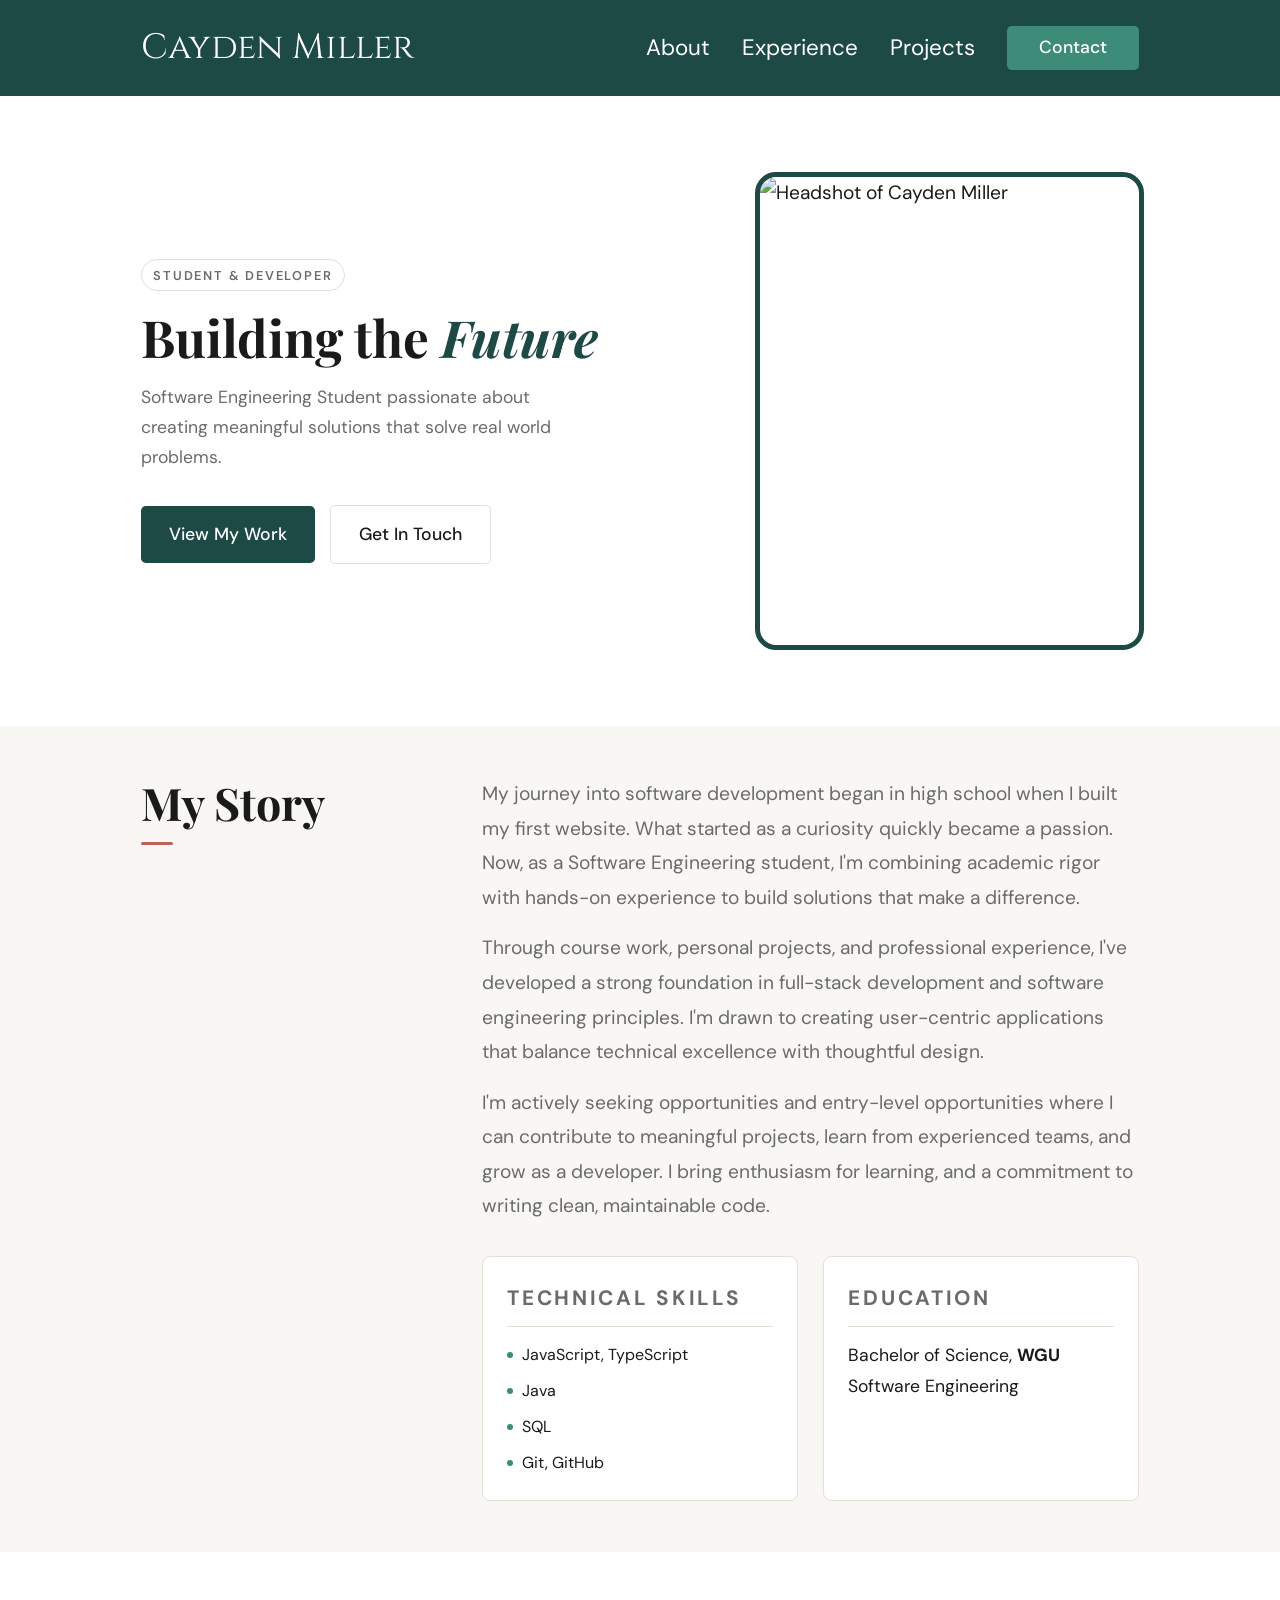
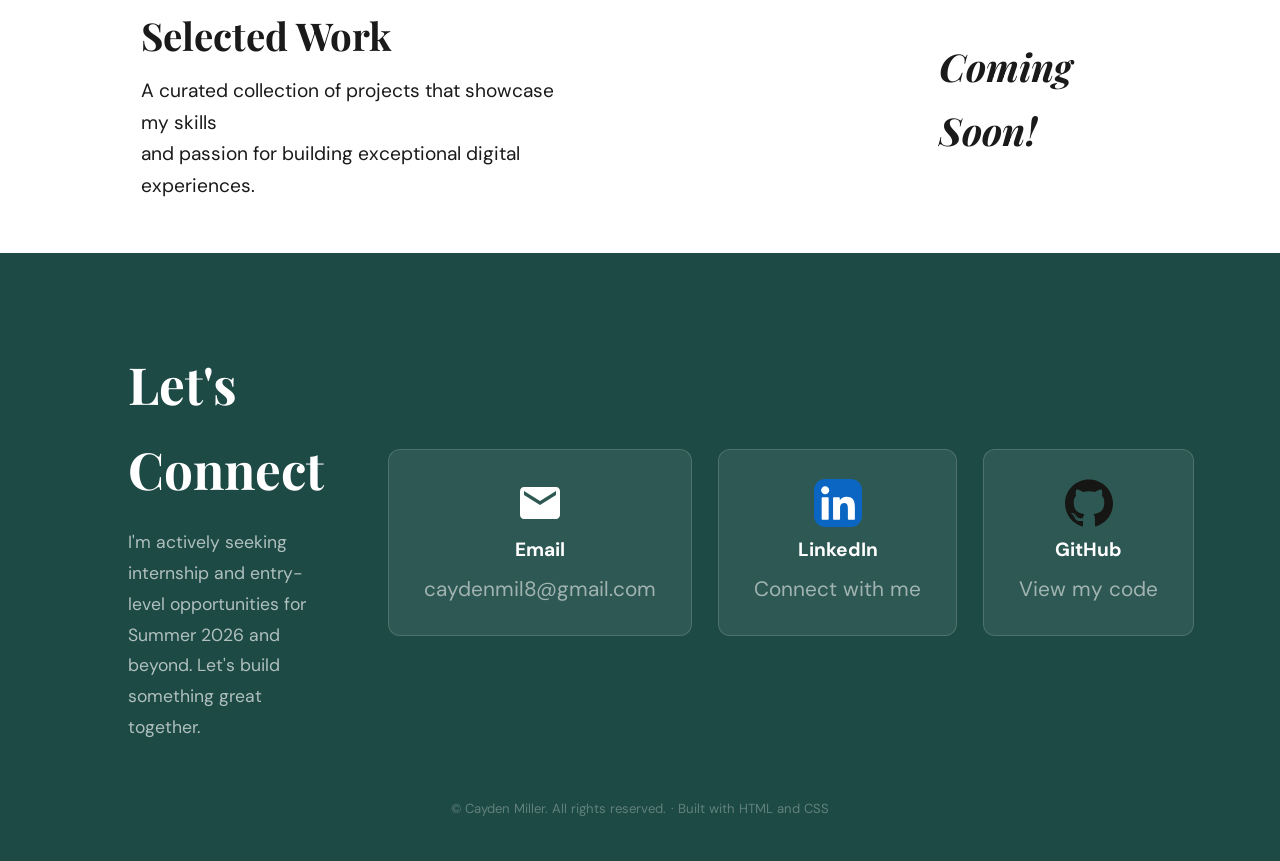
==== index.html @ ecd91377 "updated home to index" ====
<!DOCTYPE html>
<html lang="en">
<head>
    <meta charset="UTF-8">
    <meta name="viewport" content="width=device-width, initial-scale=1.0">
    <meta name="description" content="Cayden Miller — Customer Success Manger by day, aspiring software engineer by night. Portfolio of web development, Java, and SaaS projects built while bridging the gap between customer success and engineering.">
    <link rel="stylesheet" href="styles.css">
    <title>Cayden Miller | Portfolio</title>
</head>
<body>
    <!--Navigation-->
    <header>
        <nav> 
            <a href="#">
                <div class="index">
                    <p>Cayden Miller</p>
                </div>
            </a>
            <a href="#story-section">About</a>
            <a href="experience.html">Experience</a>
            <a href="#projects">Projects</a>
            <a href="#contact" class="contact-btn">Contact</a>
        </nav>
    </header>

    <!--Main Content-->
    <main>

        <!--Hero Section-->
        <section id="hero">
            <div id="left-hero">
                <h1>Building the <em>Future</em></h1>
                <p>Software Engineering Student passionate about creating meaningful solutions that solve real world problems.</p>
                <div class="hero-buttons">
                    <a href="#projects" class="btn btn-primary">View My Work</a>
                    <a href="#contact" class="btn btn-outline">Get In Touch</a>
                </div>
            </div>
            <div class="hero-image">
                <img src="Headshot.png" alt="Headshot of Cayden Miller">
            </div>
        </section>

        <!--Story Section-->
        <div class="story-wrapper">
        <section id="story-section">
            <div class="left-side">
                <h2>My Story</h2>
            </div>
            <div class="right-side">
                <p>My journey into software development began in high school when I built my first website. What started as a curiosity quickly became a passion. Now, as a Software Engineering student, I'm combining academic rigor with hands-on experience to build solutions that make a difference.</p>
                <p>Through course work, personal projects, and professional experience, I've developed a strong foundation in full-stack development and software engineering principles. I'm drawn to creating user-centric applications that balance technical excellence with thoughtful design.</p>
                <p>I'm actively seeking opportunities and entry-level opportunities where I can contribute to meaningful projects, learn from experienced teams, and grow as a developer. I bring enthusiasm for learning, and a commitment to writing clean, maintainable code.</p>
            </div>

            <div class="skills">
                <h3 class="topic-title">Technical Skills</h3>
                <ul>
                    <li>JavaScript, TypeScript</li>
                    <li>Java</li>
                    <li>SQL</li>
                    <li>Git, GitHub</li>
                </ul>
            </div>

            <div class="education">
                <h3 class="topic-title">Education</h3>
                <p>Bachelor of Science, <strong>WGU</strong></p>
                <p>Software Engineering</p>
            </div>
        </section>
        </div>
        <!--Add Experience Section Here-->


        <!--Selected Work Section-->
        <section id="projects">
            <div class="section-left">
            <h5>Selected Work</h5>
            <p>A curated collection of projects that showcase my skills <br>and passion for building exceptional digital experiences.</p>
            </div>
            <h5 class="coming-soon">Coming Soon!</p>
            <!-- Project cards go here -->
        </section>

    </main>

    <footer id="contact">
        <div class="footer-inner">
            <div class="footer-text">
                <h5>Let's Connect</h5>
                <p>I'm actively seeking internship and entry-level opportunities for Summer 2026 and beyond. Let's build something great together.</p>
            </div>
            <div class="contact-boxes">
                    <a href="mailto:caydenmil8@gmail.com" class="contact-box">
                        <svg xmlns="http://www.w3.org/2000/svg" width="3rem" height="3rem" viewBox="0 0 24 24">
                            <path fill="#fff" d="M20 4H4c-1.1 0-1.99.9-1.99 2L2 18c0 1.1.9 2 2 2h16c1.1 0 2-.9 2-2V6c0-1.1-.9-2-2-2m0 4l-8 5l-8-5V6l8 5l8-5z" />
                        </svg>
                        <p class="contact-title">Email</p>
                        <p>caydenmil8@gmail.com</p>
                    </a>
                    <a href="https://www.linkedin.com/in/cayden-miller/" class="contact-box" target="_blank">
                        <svg xmlns="http://www.w3.org/2000/svg" width="3rem" height="3rem" viewBox="0 0 256 256">
                            <g fill="none">
                                <rect width="256" height="256" fill="#0a66c2" rx="60" />
                                <path fill="#fff" d="M184.715 217.685h29.27a4 4 0 0 0 4-3.999l.015-61.842c0-32.323-6.965-57.168-44.738-57.168c-14.359-.534-27.9 6.868-35.207 19.228a.32.32 0 0 1-.595-.161V101.66a4 4 0 0 0-4-4h-27.777a4 4 0 0 0-4 4v112.02a4 4 0 0 0 4 4h29.268a4 4 0 0 0 4-4v-55.373c0-15.657 2.97-30.82 22.381-30.82c19.135 0 19.383 17.916 19.383 31.834v54.364a4 4 0 0 0 4 4M38 59.628c0 11.864 9.767 21.626 21.632 21.626c11.862-.001 21.623-9.769 21.623-21.631C81.253 47.761 71.491 38 59.628 38C47.762 38 38 47.763 38 59.627m6.959 158.058h29.307a4 4 0 0 0 4-4V101.66a4 4 0 0 0-4-4H44.959a4 4 0 0 0-4 4v112.025a4 4 0 0 0 4 4" />
                            </g>
                        </svg>
                        <p class="contact-title">LinkedIn</p>
                        <p>Connect with me</p>
                    </a>
                    <a href="https://github.com/caydenmil8" class="contact-box" target="_blank">
                        <svg xmlns="http://www.w3.org/2000/svg" width="3rem" height="3rem" viewBox="0 0 256 250">
                            <path fill="#161614" d="M128.001 0C57.317 0 0 57.307 0 128.001c0 56.554 36.676 104.535 87.535 121.46c6.397 1.185 8.746-2.777 8.746-6.158c0-3.052-.12-13.135-.174-23.83c-35.61 7.742-43.124-15.103-43.124-15.103c-5.823-14.795-14.213-18.73-14.213-18.73c-11.613-7.944.876-7.78.876-7.78c12.853.902 19.621 13.19 19.621 13.19c11.417 19.568 29.945 13.911 37.249 10.64c1.149-8.272 4.466-13.92 8.127-17.116c-28.431-3.236-58.318-14.212-58.318-63.258c0-13.975 5-25.394 13.188-34.358c-1.329-3.224-5.71-16.242 1.24-33.874c0 0 10.749-3.44 35.21 13.121c10.21-2.836 21.16-4.258 32.038-4.307c10.878.049 21.837 1.47 32.066 4.307c24.431-16.56 35.165-13.12 35.165-13.12c6.967 17.63 2.584 30.65 1.255 33.873c8.207 8.964 13.173 20.383 13.173 34.358c0 49.163-29.944 59.988-58.447 63.157c4.591 3.972 8.682 11.762 8.682 23.704c0 17.126-.148 30.91-.148 35.126c0 3.407 2.304 7.398 8.792 6.14C219.37 232.5 256 184.537 256 128.002C256 57.307 198.691 0 128.001 0m-80.06 182.34c-.282.636-1.283.827-2.194.39c-.929-.417-1.45-1.284-1.15-1.922c.276-.655 1.279-.838 2.205-.399c.93.418 1.46 1.293 1.139 1.931m6.296 5.618c-.61.566-1.804.303-2.614-.591c-.837-.892-.994-2.086-.375-2.66c.63-.566 1.787-.301 2.626.591c.838.903 1 2.088.363 2.66m4.32 7.188c-.785.545-2.067.034-2.86-1.104c-.784-1.138-.784-2.503.017-3.05c.795-.547 2.058-.055 2.861 1.075c.782 1.157.782 2.522-.019 3.08m7.304 8.325c-.701.774-2.196.566-3.29-.49c-1.119-1.032-1.43-2.496-.726-3.27c.71-.776 2.213-.558 3.315.49c1.11 1.03 1.45 2.505.701 3.27m9.442 2.81c-.31 1.003-1.75 1.459-3.199 1.033c-1.448-.439-2.395-1.613-2.103-2.626c.301-1.01 1.747-1.484 3.207-1.028c1.446.436 2.396 1.602 2.095 2.622m10.744 1.193c.036 1.055-1.193 1.93-2.715 1.95c-1.53.034-2.769-.82-2.786-1.86c0-1.065 1.202-1.932 2.733-1.958c1.522-.03 2.768.818 2.768 1.868m10.555-.405c.182 1.03-.875 2.088-2.387 2.37c-1.485.271-2.861-.365-3.05-1.386c-.184-1.056.893-2.114 2.376-2.387c1.514-.263 2.868.356 3.061 1.403" />
                        </svg>
                        <p class="contact-title">GitHub</p>
                        <p>View my code</p>
                    </a>
                </div>
            </div>
        <div style="text-align: center;">
            <p class="footer-copy">&copy; Cayden Miller. All rights reserved.</p>
            <p class="footer-copy">Built with HTML and CSS</p>
        </div>
    </footer>
</body>
</html>
---- styles.css ----
@import url('https://fonts.googleapis.com/css2?family=Playfair+Display:ital,wght@0,700;1,700&family=DM+Sans:wght@300;400;500;600&display=swap');
   @import url('https://fonts.googleapis.com/css2?family=Cinzel:wght@400;600&family=Playfair+Display:ital,wght@0,700;1,700&family=DM+Sans:wght@300;400;500;600&display=swap');

   /* ── Reset ── */
   *, *::before, *::after {
       margin: 0;
       padding: 0;
       box-sizing: border-box;
   }
   
   /* ── Design Tokens ── */
   :root {
       --teal:       #1d4a45;
       --teal-mid:   #0b659a;
       --accent:     #3d8c7a;
       --white:      #ffffff;
       --off-white:  #f8f7f4;
       --text-dark:  #1a1a1a;
       --text-muted: #6b6b6b;
       --border:     #e4e0d8;
       --serif:      'Playfair Display', Georgia, serif;
       --sans:       'DM Sans', sans-serif;
       --max:        80vw;
       --pad-h:      1vw;
   }
   
   body {
       font-family: var(--sans);
       font-size: 1.2rem;
       color: var(--text-dark);
       background: var(--white);
       line-height: 1.65;
       -webkit-font-smoothing: antialiased;
   }
   
   /* ════════════════════════════════
      NAVIGATION
   ════════════════════════════════ */
   header {
       position: sticky;
       top: 0;
       z-index: 100;
       background: var(--teal);
   }
   
   nav {
       max-width: var(--max);
       margin: 0 auto;
       padding: 0 var(--pad-h);
       height: 6rem;
       display: flex;
       align-items: center;
       gap: 2rem;
   }
   
   nav a:first-child { margin-right: auto; }
   
   .index p {
       font-weight: 300;
       font-size: 2.2rem;
       color: var(--white);
       font-family: 'Cinzel', serif;
   }
   
   nav a {
       color: var(--white);
       font-size: 1.4rem;
       font-weight: 400;
       text-decoration: none;
       transition: color 0.2s;
   }
   
   nav a:hover { color: var(--white); }
   
   nav .contact-btn {
       background: var(--accent);
       color: var(--white) !important;
       padding: 0.4em 2rem;
       border-radius: 0.3rem;
       font-size: 1.1rem;
       font-weight: 500;
       transition: background 0.2s;
   }
   
   nav .contact-btn:hover { background: #4aa090; }
   
   /* ════════════════════════════════
      SCROLL OFFSET
   ════════════════════════════════ */
   #hero,
   #story-section,
   #projects {
       scroll-margin-top: 6rem;
   }
   
   /* ════════════════════════════════
      HERO
   ════════════════════════════════ */
   #hero {
       max-width: var(--max);
       margin: 0 auto;
       padding: 4vw var(--pad-h);
       display: grid;
       grid-template-columns: 1fr 38%;
       gap: 5vw;
       align-items: center;
       min-height: 70vh;
   }
   
   /* Badge */
   #left-hero::before {
       content: 'STUDENT & DEVELOPER';
       display: inline-block;
       font-size: 0.8rem;
       font-weight: 600;
       letter-spacing: 0.14em;
       color: var(--text-muted);
       border: 1px solid var(--border);
       padding: 0.35em 0.9em;
       border-radius: 100px;
       margin-bottom: 1.2rem;
   }
   
   #left-hero h1 {
       font-family: var(--serif);
       font-size: clamp(3.2rem, 3vw, 5rem);
       font-weight: 700;
       line-height: 1.08;
       color: var(--text-dark);
       margin-bottom: 1.1rem;
   }
   
   #left-hero h1 em {
       font-style: italic;
       color: var(--teal);
   }
   
   #left-hero > p {
       color: var(--text-muted);
       font-size: 1.1rem;
       max-width: 38ch;
       line-height: 1.7;
       margin-bottom: 2rem;
   }
   
   .hero-buttons {
       display: flex;
       gap: 0.9rem;
       align-items: center;
   }
   
   .btn {
       display: inline-block;
       padding: 0.8em 1.6em;
       border-radius: 0.3rem;
       font-size: 1.1rem;
       font-weight: 500;
       cursor: pointer;
       transition: all 0.2s;
       font-family: var(--sans);
       text-decoration: none
   }
   
   .btn-primary {
       background: var(--teal);
       color: var(--white);
   }
   
   .btn-primary:hover { background: var(--teal-mid); }
   
   .btn-outline {
       background: transparent;
       color: var(--text-dark);
       border: 1.5px solid var(--border);
   }
   
   .btn-outline:hover {
       border-color: var(--teal);
       color: var(--teal);
   }
   
   .hero-image {
    height: 52vh;
    max-height: 55vh;
    min-height: 18rem;
    max-width: 38vw;
    border-radius: 1rem;
    overflow: hidden;
    outline: 5px solid var(--teal);
}

.hero-image img {
    width: 100%;
    height: 100%;
    object-fit: cover;
    object-position: center;
    display: block;
}
   
   /* ════════════════════════════════
      MY STORY
   ════════════════════════════════ */
   .story-wrapper {
       background: var(--off-white);
   }
   
   #story-section {
       max-width: var(--max);
       margin: 0 auto;
       padding: 4vw var(--pad-h);
       display: grid;
       grid-template-columns: 1fr 1fr 1fr;
       grid-template-areas:
           "heading  body    body"
           "exp      skills  edu";
       gap: 2.5vw 2vw;
   }
   
   .left-side           { grid-area: heading; }
   .right-side          { grid-area: body;    }
   .my-story-experience { grid-area: exp;     }
   .skills              { grid-area: skills;  }
   .education           { grid-area: edu;     }
   
   .left-side h2 {
       font-family: var(--serif);
       font-size: clamp(2.2rem, 3.5vw, 3rem);
       font-weight: 700;
       color: var(--text-dark);
       line-height: 1.15;
   }
   
   .left-side h2::after {
       content: '';
       display: block;
       width: 2rem;
       height: 3px;
       background: #c0605a;
       margin-top: 0.8rem;
       border-radius: 2px;
   }
   
   .right-side p {
       color: var(--text-muted);
       font-size: 1.2rem;
       line-height: 1.8;
       margin-bottom: 1rem;
   }
   
   .right-side p:last-child { margin-bottom: 0; }
   
   /* Info Cards */
   .my-story-experience,
   .skills,
   .education {
       background: var(--white);
       border: 1px solid var(--border);
       border-radius: 0.5rem;
       padding: 1.5rem;
   }
   
   .topic-title {
       font-family: var(--sans);
       font-size: 1.3rem;
       font-weight: 700;
       text-transform: uppercase;
       letter-spacing: 0.13em;
       color: var(--text-muted);
       padding-bottom: 0.7rem;
       margin-bottom: 0.9rem;
       border-bottom: 1px solid var(--border);
   }
   
   .job-title {
       font-weight: 600;
       font-size: 1.2rem;
       color: var(--text-dark);
       margin-bottom: 0.2rem;
   }
   
   .company-name {
       font-size: 0.9rem;
       color: var(--accent);
       font-weight: 500;
       margin-bottom: 0.5rem;
   }
   
   .job-description {
       font-size: 0.9rem;
       color: var(--text-muted);
       line-height: 1.65;
   }
   
   .skills ul {
       list-style: none;
       display: flex;
       flex-direction: column;
       gap: 0.6rem;
   }
   
   .skills ul li {
       font-size: 1rem;
       color: var(--text-dark);
       display: flex;
       align-items: center;
       gap: 0.55rem;
   }
   
   .skills ul li::before {
       content: '';
       width: 0.38rem;
       height: 0.38rem;
       border-radius: 50%;
       background: var(--accent);
       flex-shrink: 0;
   }
   
   .education p {
       font-size: 1.1rem;
       color: var(--text-dark);
       margin-bottom: 0.3rem;
       line-height: 1.5;
   }
   
   .education p strong { font-weight: 700; }
   
   /* ════════════════════════════════
      SELECTED WORK
   ════════════════════════════════ */
   #projects {
       display: flex; 
       align-items: center; 
       justify-content: flex-start;
       gap: 20em;
       max-width: var(--max);
       margin: 0 auto;
       padding: 4vw var(--pad-h);
   }

   .coming-soon {
    font-family: var(--serif);
    font-style: italic;
    color: var(--text-muted);
}
   
   #projects h5 {
       font-family: var(--serif);
       font-size: clamp(2rem, 3vw, 2.6rem);
       font-weight: 700;
       color: var(--text-dark);
       margin-bottom: 0.5rem;
   }
   
   #projects > p {
       color: var(--text-muted);
       font-size: 1rem;
       max-width: 44ch;
       line-height: 1.7;
   }
   
   /* ════════════════════════════════
      FOOTER / LET'S CONNECT
   ════════════════════════════════ */
   footer#contact {
       background: var(--teal);
       padding: 7vw var(--pad-h) 3vw;
       text-align: left;
   }
   
   .footer-inner {
       display: flex;
       align-items: center;
       justify-content: space-between;
       gap: 4rem;
       max-width: var(--max);
       margin: 0 auto 3rem;
   }
   
   .footer-text h5 {
       font-family: var(--serif);
       font-size: clamp(2.4rem, 4vw, 3.4rem);
       font-weight: 700;
       color: var(--white);
       margin-bottom: 1rem;
   }
   
   .footer-text p {
       color: rgba(255,255,255,0.65);
       font-size: 1.1rem;
       max-width: 36ch;
       line-height: 1.75;
   }
   
   .contact-boxes {
       display: flex;
       gap: 1.6rem;
       flex-wrap: wrap;
       flex-shrink: 0;
   }
   
   .contact-box {
    background: rgba(255,255,255,0.08);
    border: 1px solid rgba(255,255,255,0.15);
    border-radius: 0.75rem;
    padding: 1.8rem 2.2rem;
    min-width: 10rem;
    display: flex;
    flex-direction: column;
    align-items: center;
    gap: 0.4rem;
    transition: background 0.2s;
    text-decoration: none;
    color: inherit;   /* add this */
}
   
   .contact-box:hover { background: rgba(255,255,255,0.14); }
/*
   .contact-box::before {
       content: '';
       width: 3rem;
       height: 3rem;
       border-radius: 0.6rem;
       background: rgba(255,255,255,0.15);
       margin-bottom: 0.2rem;
       display: block;
   }
   */
   .contact-title {
       font-weight: 700;
       font-size: 1.2rem;
       color: var(--white);
   }
   
   .contact-box p:last-child {
       font-size: 1.3rem;
       color: rgba(255,255,255,0.55);
   }
   
   .footer-copy {
       color: rgba(255,255,255,0.3);
       font-size: 0.82rem;
       display: inline;
       text-align: center;
   }
   
   .footer-copy + .footer-copy::before {
       content: ' · ';
   }
   
   /* ════════════════════════════════
      RESPONSIVE
   ════════════════════════════════ */
   @media (max-width: 960px) {
    #story-section {
        grid-template-columns: 1fr;
        grid-template-areas:
            "heading"
            "body"
            "exp"
            "skills"
            "edu";
        padding: 6vw 5vw;
    }
}

@media (max-width: 780px) {
    #hero {
        grid-template-columns: 1fr;
        min-height: auto;
        padding: 6vw 5vw;
        gap: 4vw;
    }

    .hero-image {
        height: 40vw;
        min-height: 12rem;
        order: -1;
    }

    nav { padding: 0 5vw; gap: 1.4rem; }
    nav a:not(:first-child):not(.contact-btn) { display: none; }

    #projects      { padding: 6vw 5vw; }
    footer#contact { padding: 8vw 5vw 4vw; }

    .footer-inner {
        flex-direction: column;
        align-items: flex-start;
        gap: 2.5rem;
    }
}

@media (max-width: 480px) {
    .contact-boxes { flex-direction: column; align-items: center; }
    .contact-box   { width: 100%; max-width: 17rem; }
}
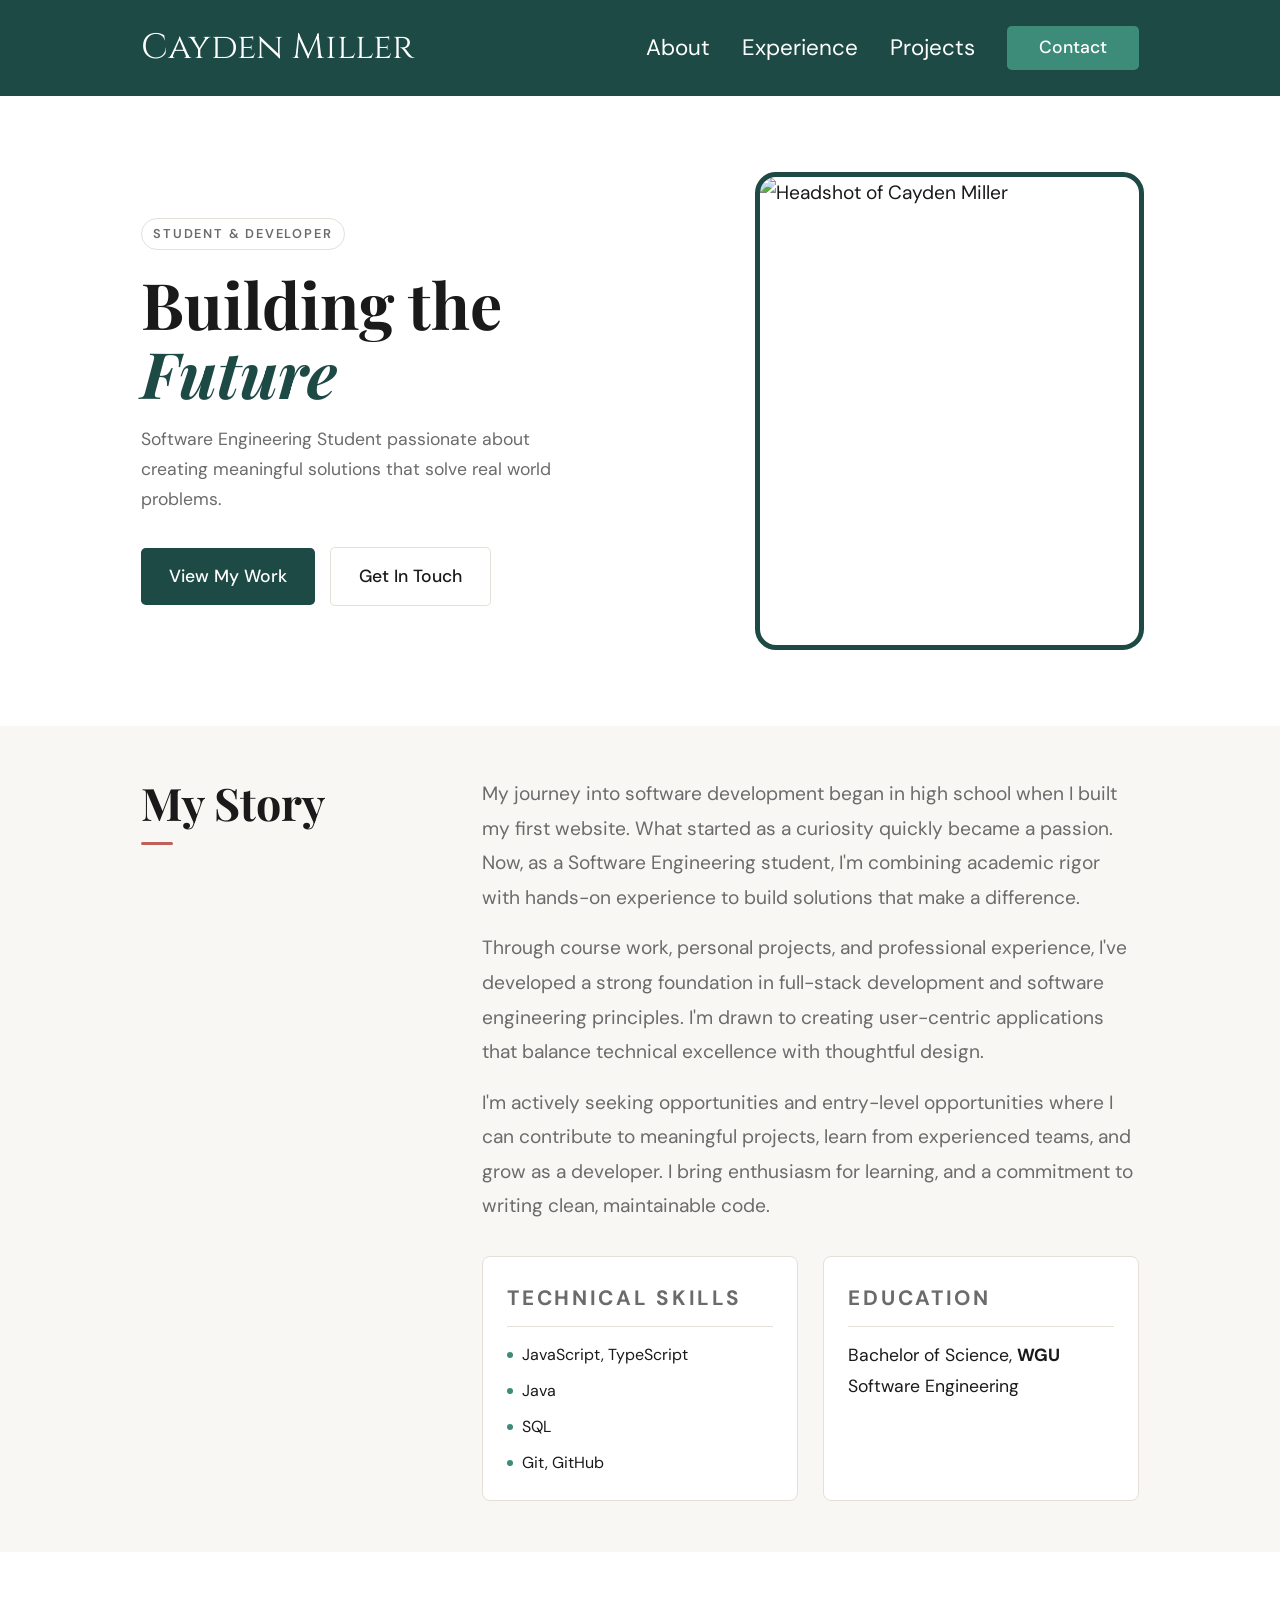
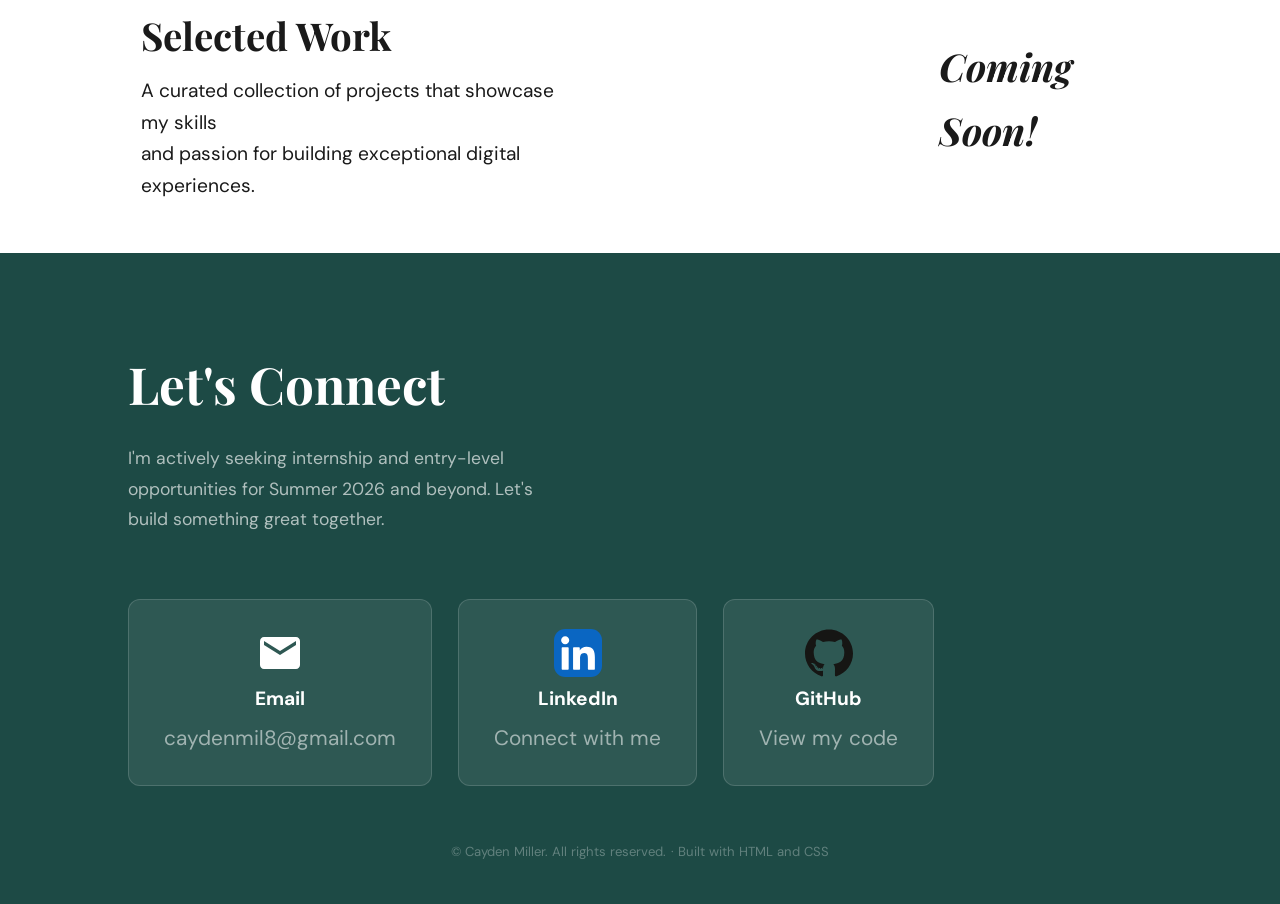
==== commit c19dbe73: "added hambuger for mobile & adjusted for multiple devices" ====
--- a/index.html
+++ b/index.html
@@ -10,16 +10,27 @@
 <body>
     <!--Navigation-->
     <header>
-        <nav> 
+        <nav>
             <a href="#">
                 <div class="index">
                     <p>Cayden Miller</p>
                 </div>
             </a>
-            <a href="#story-section">About</a>
-            <a href="experience.html">Experience</a>
-            <a href="#projects">Projects</a>
-            <a href="#contact" class="contact-btn">Contact</a>
+
+            <!-- Hidden checkbox drives the mobile menu toggle (pure CSS, no JS) -->
+            <input type="checkbox" id="menu-toggle" class="menu-toggle" aria-hidden="true">
+            <label for="menu-toggle" class="hamburger" aria-label="Toggle navigation menu">
+                <span></span>
+                <span></span>
+                <span></span>
+            </label>
+
+            <div class="nav-links">
+                <a href="#story-section">About</a>
+                <a href="experience.html">Experience</a>
+                <a href="#projects">Projects</a>
+                <a href="#contact" class="contact-btn">Contact</a>
+            </div>
         </nav>
     </header>
 
@@ -79,7 +90,7 @@
             <h5>Selected Work</h5>
             <p>A curated collection of projects that showcase my skills <br>and passion for building exceptional digital experiences.</p>
             </div>
-            <h5 class="coming-soon">Coming Soon!</p>
+            <h5 class="coming-soon">Coming Soon!</h5>
             <!-- Project cards go here -->
         </section>
 
@@ -124,6 +135,4 @@
         </div>
     </footer>
 </body>
-</html>
-
-
+</html>
--- a/styles.css
+++ b/styles.css
@@ -1,189 +1,250 @@
-   @import url('https://fonts.googleapis.com/css2?family=Playfair+Display:ital,wght@0,700;1,700&family=DM+Sans:wght@300;400;500;600&display=swap');
-   @import url('https://fonts.googleapis.com/css2?family=Cinzel:wght@400;600&family=Playfair+Display:ital,wght@0,700;1,700&family=DM+Sans:wght@300;400;500;600&display=swap');
-
-   /* ── Reset ── */
-   *, *::before, *::after {
-       margin: 0;
-       padding: 0;
-       box-sizing: border-box;
-   }
-   
-   /* ── Design Tokens ── */
-   :root {
-       --teal:       #1d4a45;
-       --teal-mid:   #0b659a;
-       --accent:     #3d8c7a;
-       --white:      #ffffff;
-       --off-white:  #f8f7f4;
-       --text-dark:  #1a1a1a;
-       --text-muted: #6b6b6b;
-       --border:     #e4e0d8;
-       --serif:      'Playfair Display', Georgia, serif;
-       --sans:       'DM Sans', sans-serif;
-       --max:        80vw;
-       --pad-h:      1vw;
-   }
-   
-   body {
-       font-family: var(--sans);
-       font-size: 1.2rem;
-       color: var(--text-dark);
-       background: var(--white);
-       line-height: 1.65;
-       -webkit-font-smoothing: antialiased;
-   }
-   
-   /* ════════════════════════════════
-      NAVIGATION
-   ════════════════════════════════ */
-   header {
-       position: sticky;
-       top: 0;
-       z-index: 100;
-       background: var(--teal);
-   }
-   
-   nav {
-       max-width: var(--max);
-       margin: 0 auto;
-       padding: 0 var(--pad-h);
-       height: 6rem;
-       display: flex;
-       align-items: center;
-       gap: 2rem;
-   }
-   
-   nav a:first-child { margin-right: auto; }
-   
-   .index p {
-       font-weight: 300;
-       font-size: 2.2rem;
-       color: var(--white);
-       font-family: 'Cinzel', serif;
-   }
-   
-   nav a {
-       color: var(--white);
-       font-size: 1.4rem;
-       font-weight: 400;
-       text-decoration: none;
-       transition: color 0.2s;
-   }
-   
-   nav a:hover { color: var(--white); }
-   
-   nav .contact-btn {
-       background: var(--accent);
-       color: var(--white) !important;
-       padding: 0.4em 2rem;
-       border-radius: 0.3rem;
-       font-size: 1.1rem;
-       font-weight: 500;
-       transition: background 0.2s;
-   }
-   
-   nav .contact-btn:hover { background: #4aa090; }
-   
-   /* ════════════════════════════════
-      SCROLL OFFSET
-   ════════════════════════════════ */
-   #hero,
-   #story-section,
-   #projects {
-       scroll-margin-top: 6rem;
-   }
-   
-   /* ════════════════════════════════
-      HERO
-   ════════════════════════════════ */
-   #hero {
-       max-width: var(--max);
-       margin: 0 auto;
-       padding: 4vw var(--pad-h);
-       display: grid;
-       grid-template-columns: 1fr 38%;
-       gap: 5vw;
-       align-items: center;
-       min-height: 70vh;
-   }
-   
-   /* Badge */
-   #left-hero::before {
-       content: 'STUDENT & DEVELOPER';
-       display: inline-block;
-       font-size: 0.8rem;
-       font-weight: 600;
-       letter-spacing: 0.14em;
-       color: var(--text-muted);
-       border: 1px solid var(--border);
-       padding: 0.35em 0.9em;
-       border-radius: 100px;
-       margin-bottom: 1.2rem;
-   }
-   
-   #left-hero h1 {
-       font-family: var(--serif);
-       font-size: clamp(3.2rem, 3vw, 5rem);
-       font-weight: 700;
-       line-height: 1.08;
-       color: var(--text-dark);
-       margin-bottom: 1.1rem;
-   }
-   
-   #left-hero h1 em {
-       font-style: italic;
-       color: var(--teal);
-   }
-   
-   #left-hero > p {
-       color: var(--text-muted);
-       font-size: 1.1rem;
-       max-width: 38ch;
-       line-height: 1.7;
-       margin-bottom: 2rem;
-   }
-   
-   .hero-buttons {
-       display: flex;
-       gap: 0.9rem;
-       align-items: center;
-   }
-   
-   .btn {
-       display: inline-block;
-       padding: 0.8em 1.6em;
-       border-radius: 0.3rem;
-       font-size: 1.1rem;
-       font-weight: 500;
-       cursor: pointer;
-       transition: all 0.2s;
-       font-family: var(--sans);
-       text-decoration: none
-   }
-   
-   .btn-primary {
-       background: var(--teal);
-       color: var(--white);
-   }
-   
-   .btn-primary:hover { background: var(--teal-mid); }
-   
-   .btn-outline {
-       background: transparent;
-       color: var(--text-dark);
-       border: 1.5px solid var(--border);
-   }
-   
-   .btn-outline:hover {
-       border-color: var(--teal);
-       color: var(--teal);
-   }
-   
-   .hero-image {
+@import url('https://fonts.googleapis.com/css2?family=Playfair+Display:ital,wght@0,700;1,700&family=DM+Sans:wght@300;400;500;600&display=swap');
+@import url('https://fonts.googleapis.com/css2?family=Cinzel:wght@400;600&family=Playfair+Display:ital,wght@0,700;1,700&family=DM+Sans:wght@300;400;500;600&display=swap');
+
+/* ── Reset ── */
+*, *::before, *::after {
+    margin: 0;
+    padding: 0;
+    box-sizing: border-box;
+}
+
+/* ── Design Tokens ── */
+:root {
+    --teal:       #1d4a45;
+    --teal-mid:   #0b659a;
+    --accent:     #3d8c7a;
+    --white:      #ffffff;
+    --off-white:  #f8f7f4;
+    --text-dark:  #1a1a1a;
+    --text-muted: #6b6b6b;
+    --border:     #e4e0d8;
+    --serif:      'Playfair Display', Georgia, serif;
+    --sans:       'DM Sans', sans-serif;
+    --max:        80vw;
+    --pad-h:      1vw;
+}
+
+html { scroll-behavior: smooth; }
+
+body {
+    font-family: var(--sans);
+    font-size: 1.2rem;
+    color: var(--text-dark);
+    background: var(--white);
+    line-height: 1.65;
+    -webkit-font-smoothing: antialiased;
+    overflow-x: hidden;
+}
+
+/* ════════════════════════════════
+   NAVIGATION
+════════════════════════════════ */
+header {
+    position: sticky;
+    top: 0;
+    z-index: 100;
+    background: var(--teal);
+}
+
+nav {
+    max-width: var(--max);
+    margin: 0 auto;
+    padding: 0 var(--pad-h);
+    height: 6rem;
+    display: flex;
+    align-items: center;
+    gap: 2rem;
+    position: relative;
+}
+
+nav > a:first-child { 
+    margin-right: auto; 
+    text-decoration: none;
+}
+
+.index p {
+    font-weight: 300;
+    font-size: 2.2rem;
+    color: var(--white);
+    font-family: 'Cinzel', serif;
+    text-decoration: none;
+}
+
+/* Nav link group (right side) */
+.nav-links {
+    display: flex;
+    align-items: center;
+    gap: 2rem;
+}
+
+.nav-links a {
+    color: var(--white);
+    font-size: 1.4rem;
+    font-weight: 400;
+    text-decoration: none;
+    transition: color 0.2s;
+}
+
+.nav-links a:hover { color: var(--white); }
+
+.nav-links .contact-btn {
+    background: var(--accent);
+    color: var(--white) !important;
+    padding: 0.4em 2rem;
+    border-radius: 0.3rem;
+    font-size: 1.1rem;
+    font-weight: 500;
+    transition: background 0.2s;
+}
+
+.nav-links .contact-btn:hover { background: #4aa090; }
+
+/* ── Hamburger menu (hidden on desktop, shown on mobile) ── */
+.menu-toggle {
+    /* Visually hidden but accessible to keyboard/screen readers */
+    position: absolute;
+    width: 1px;
+    height: 1px;
+    padding: 0;
+    margin: -1px;
+    overflow: hidden;
+    clip: rect(0, 0, 0, 0);
+    white-space: nowrap;
+    border: 0;
+}
+
+.hamburger {
+    display: none;
+    flex-direction: column;
+    justify-content: center;
+    gap: 6px;
+    width: 44px;
+    height: 44px;
+    cursor: pointer;
+    padding: 10px 9px;
+    margin-left: auto;
+    border-radius: 0.3rem;
+    transition: background 0.2s;
+}
+
+.hamburger:hover { background: rgba(255,255,255,0.08); }
+
+.hamburger span {
+    display: block;
+    width: 100%;
+    height: 2px;
+    background: var(--white);
+    border-radius: 2px;
+    transition: transform 0.3s ease, opacity 0.2s ease;
+}
+
+/* Focus ring for keyboard users */
+.menu-toggle:focus-visible ~ .hamburger {
+    outline: 2px solid var(--white);
+    outline-offset: 2px;
+}
+
+/* ════════════════════════════════
+   SCROLL OFFSET
+════════════════════════════════ */
+#hero,
+#story-section,
+#projects {
+    scroll-margin-top: 6rem;
+}
+
+/* ════════════════════════════════
+   HERO
+════════════════════════════════ */
+#hero {
+    max-width: var(--max);
+    margin: 0 auto;
+    padding: 4vw var(--pad-h);
+    display: grid;
+    grid-template-columns: 1fr 38%;
+    gap: 5vw;
+    align-items: center;
+    min-height: 70vh;
+}
+
+/* Badge */
+#left-hero::before {
+    content: 'STUDENT & DEVELOPER';
+    display: inline-block;
+    font-size: 0.8rem;
+    font-weight: 600;
+    letter-spacing: 0.14em;
+    color: var(--text-muted);
+    border: 1px solid var(--border);
+    padding: 0.35em 0.9em;
+    border-radius: 100px;
+    margin-bottom: 1.2rem;
+}
+
+#left-hero h1 {
+    font-family: var(--serif);
+    font-size: clamp(2.6rem, 5vw, 5rem);
+    font-weight: 700;
+    line-height: 1.08;
+    color: var(--text-dark);
+    margin-bottom: 1.1rem;
+}
+
+#left-hero h1 em {
+    font-style: italic;
+    color: var(--teal);
+}
+
+#left-hero > p {
+    color: var(--text-muted);
+    font-size: 1.1rem;
+    max-width: 38ch;
+    line-height: 1.7;
+    margin-bottom: 2rem;
+}
+
+.hero-buttons {
+    display: flex;
+    gap: 0.9rem;
+    align-items: center;
+    flex-wrap: wrap;
+}
+
+.btn {
+    display: inline-block;
+    padding: 0.8em 1.6em;
+    border-radius: 0.3rem;
+    font-size: 1.1rem;
+    font-weight: 500;
+    cursor: pointer;
+    transition: all 0.2s;
+    font-family: var(--sans);
+    text-decoration: none;
+}
+
+.btn-primary {
+    background: var(--teal);
+    color: var(--white);
+}
+
+.btn-primary:hover { background: var(--teal-mid); }
+
+.btn-outline {
+    background: transparent;
+    color: var(--text-dark);
+    border: 1.5px solid var(--border);
+}
+
+.btn-outline:hover {
+    border-color: var(--teal);
+    color: var(--teal);
+}
+
+.hero-image {
     height: 52vh;
     max-height: 55vh;
     min-height: 18rem;
-    max-width: 38vw;
+    max-width: 100%;
     border-radius: 1rem;
     overflow: hidden;
     outline: 5px solid var(--teal);
@@ -196,209 +257,210 @@
     object-position: center;
     display: block;
 }
-   
-   /* ════════════════════════════════
-      MY STORY
-   ════════════════════════════════ */
-   .story-wrapper {
-       background: var(--off-white);
-   }
-   
-   #story-section {
-       max-width: var(--max);
-       margin: 0 auto;
-       padding: 4vw var(--pad-h);
-       display: grid;
-       grid-template-columns: 1fr 1fr 1fr;
-       grid-template-areas:
-           "heading  body    body"
-           "exp      skills  edu";
-       gap: 2.5vw 2vw;
-   }
-   
-   .left-side           { grid-area: heading; }
-   .right-side          { grid-area: body;    }
-   .my-story-experience { grid-area: exp;     }
-   .skills              { grid-area: skills;  }
-   .education           { grid-area: edu;     }
-   
-   .left-side h2 {
-       font-family: var(--serif);
-       font-size: clamp(2.2rem, 3.5vw, 3rem);
-       font-weight: 700;
-       color: var(--text-dark);
-       line-height: 1.15;
-   }
-   
-   .left-side h2::after {
-       content: '';
-       display: block;
-       width: 2rem;
-       height: 3px;
-       background: #c0605a;
-       margin-top: 0.8rem;
-       border-radius: 2px;
-   }
-   
-   .right-side p {
-       color: var(--text-muted);
-       font-size: 1.2rem;
-       line-height: 1.8;
-       margin-bottom: 1rem;
-   }
-   
-   .right-side p:last-child { margin-bottom: 0; }
-   
-   /* Info Cards */
-   .my-story-experience,
-   .skills,
-   .education {
-       background: var(--white);
-       border: 1px solid var(--border);
-       border-radius: 0.5rem;
-       padding: 1.5rem;
-   }
-   
-   .topic-title {
-       font-family: var(--sans);
-       font-size: 1.3rem;
-       font-weight: 700;
-       text-transform: uppercase;
-       letter-spacing: 0.13em;
-       color: var(--text-muted);
-       padding-bottom: 0.7rem;
-       margin-bottom: 0.9rem;
-       border-bottom: 1px solid var(--border);
-   }
-   
-   .job-title {
-       font-weight: 600;
-       font-size: 1.2rem;
-       color: var(--text-dark);
-       margin-bottom: 0.2rem;
-   }
-   
-   .company-name {
-       font-size: 0.9rem;
-       color: var(--accent);
-       font-weight: 500;
-       margin-bottom: 0.5rem;
-   }
-   
-   .job-description {
-       font-size: 0.9rem;
-       color: var(--text-muted);
-       line-height: 1.65;
-   }
-   
-   .skills ul {
-       list-style: none;
-       display: flex;
-       flex-direction: column;
-       gap: 0.6rem;
-   }
-   
-   .skills ul li {
-       font-size: 1rem;
-       color: var(--text-dark);
-       display: flex;
-       align-items: center;
-       gap: 0.55rem;
-   }
-   
-   .skills ul li::before {
-       content: '';
-       width: 0.38rem;
-       height: 0.38rem;
-       border-radius: 50%;
-       background: var(--accent);
-       flex-shrink: 0;
-   }
-   
-   .education p {
-       font-size: 1.1rem;
-       color: var(--text-dark);
-       margin-bottom: 0.3rem;
-       line-height: 1.5;
-   }
-   
-   .education p strong { font-weight: 700; }
-   
-   /* ════════════════════════════════
-      SELECTED WORK
-   ════════════════════════════════ */
-   #projects {
-       display: flex; 
-       align-items: center; 
-       justify-content: flex-start;
-       gap: 20em;
-       max-width: var(--max);
-       margin: 0 auto;
-       padding: 4vw var(--pad-h);
-   }
-
-   .coming-soon {
+
+/* ════════════════════════════════
+   MY STORY
+════════════════════════════════ */
+.story-wrapper {
+    background: var(--off-white);
+}
+
+#story-section {
+    max-width: var(--max);
+    margin: 0 auto;
+    padding: 4vw var(--pad-h);
+    display: grid;
+    grid-template-columns: 1fr 1fr 1fr;
+    grid-template-areas:
+        "heading  body    body"
+        "exp      skills  edu";
+    gap: 2.5vw 2vw;
+}
+
+.left-side           { grid-area: heading; }
+.right-side          { grid-area: body;    }
+.my-story-experience { grid-area: exp;     }
+.skills              { grid-area: skills;  }
+.education           { grid-area: edu;     }
+
+.left-side h2 {
+    font-family: var(--serif);
+    font-size: clamp(2.2rem, 3.5vw, 3rem);
+    font-weight: 700;
+    color: var(--text-dark);
+    line-height: 1.15;
+}
+
+.left-side h2::after {
+    content: '';
+    display: block;
+    width: 2rem;
+    height: 3px;
+    background: #c0605a;
+    margin-top: 0.8rem;
+    border-radius: 2px;
+}
+
+.right-side p {
+    color: var(--text-muted);
+    font-size: 1.2rem;
+    line-height: 1.8;
+    margin-bottom: 1rem;
+}
+
+.right-side p:last-child { margin-bottom: 0; }
+
+/* Info Cards */
+.my-story-experience,
+.skills,
+.education {
+    background: var(--white);
+    border: 1px solid var(--border);
+    border-radius: 0.5rem;
+    padding: 1.5rem;
+}
+
+.topic-title {
+    font-family: var(--sans);
+    font-size: 1.3rem;
+    font-weight: 700;
+    text-transform: uppercase;
+    letter-spacing: 0.13em;
+    color: var(--text-muted);
+    padding-bottom: 0.7rem;
+    margin-bottom: 0.9rem;
+    border-bottom: 1px solid var(--border);
+}
+
+.job-title {
+    font-weight: 600;
+    font-size: 1.2rem;
+    color: var(--text-dark);
+    margin-bottom: 0.2rem;
+}
+
+.company-name {
+    font-size: 0.9rem;
+    color: var(--accent);
+    font-weight: 500;
+    margin-bottom: 0.5rem;
+}
+
+.job-description {
+    font-size: 0.9rem;
+    color: var(--text-muted);
+    line-height: 1.65;
+}
+
+.skills ul {
+    list-style: none;
+    display: flex;
+    flex-direction: column;
+    gap: 0.6rem;
+}
+
+.skills ul li {
+    font-size: 1rem;
+    color: var(--text-dark);
+    display: flex;
+    align-items: center;
+    gap: 0.55rem;
+}
+
+.skills ul li::before {
+    content: '';
+    width: 0.38rem;
+    height: 0.38rem;
+    border-radius: 50%;
+    background: var(--accent);
+    flex-shrink: 0;
+}
+
+.education p {
+    font-size: 1.1rem;
+    color: var(--text-dark);
+    margin-bottom: 0.3rem;
+    line-height: 1.5;
+}
+
+.education p strong { font-weight: 700; }
+
+/* ════════════════════════════════
+   SELECTED WORK
+════════════════════════════════ */
+#projects {
+    display: flex;
+    align-items: center;
+    justify-content: flex-start;
+    gap: 20em;
+    max-width: var(--max);
+    margin: 0 auto;
+    padding: 4vw var(--pad-h);
+}
+
+.coming-soon {
     font-family: var(--serif);
     font-style: italic;
     color: var(--text-muted);
 }
-   
-   #projects h5 {
-       font-family: var(--serif);
-       font-size: clamp(2rem, 3vw, 2.6rem);
-       font-weight: 700;
-       color: var(--text-dark);
-       margin-bottom: 0.5rem;
-   }
-   
-   #projects > p {
-       color: var(--text-muted);
-       font-size: 1rem;
-       max-width: 44ch;
-       line-height: 1.7;
-   }
-   
-   /* ════════════════════════════════
-      FOOTER / LET'S CONNECT
-   ════════════════════════════════ */
-   footer#contact {
-       background: var(--teal);
-       padding: 7vw var(--pad-h) 3vw;
-       text-align: left;
-   }
-   
-   .footer-inner {
-       display: flex;
-       align-items: center;
-       justify-content: space-between;
-       gap: 4rem;
-       max-width: var(--max);
-       margin: 0 auto 3rem;
-   }
-   
-   .footer-text h5 {
-       font-family: var(--serif);
-       font-size: clamp(2.4rem, 4vw, 3.4rem);
-       font-weight: 700;
-       color: var(--white);
-       margin-bottom: 1rem;
-   }
-   
-   .footer-text p {
-       color: rgba(255,255,255,0.65);
-       font-size: 1.1rem;
-       max-width: 36ch;
-       line-height: 1.75;
-   }
-   
-   .contact-boxes {
-       display: flex;
-       gap: 1.6rem;
-       flex-wrap: wrap;
-       flex-shrink: 0;
-   }
-   
-   .contact-box {
+
+#projects h5 {
+    font-family: var(--serif);
+    font-size: clamp(2rem, 3vw, 2.6rem);
+    font-weight: 700;
+    color: var(--text-dark);
+    margin-bottom: 0.5rem;
+}
+
+#projects > p {
+    color: var(--text-muted);
+    font-size: 1rem;
+    max-width: 44ch;
+    line-height: 1.7;
+}
+
+/* ════════════════════════════════
+   FOOTER / LET'S CONNECT
+════════════════════════════════ */
+footer#contact {
+    background: var(--teal);
+    padding: 7vw var(--pad-h) 3vw;
+    text-align: left;
+}
+
+.footer-inner {
+    display: flex;
+    align-items: center;
+    justify-content: space-between;
+    gap: 4rem;
+    max-width: var(--max);
+    margin: 0 auto 3rem;
+    flex-wrap: wrap;
+}
+
+.footer-text h5 {
+    font-family: var(--serif);
+    font-size: clamp(2.4rem, 4vw, 3.4rem);
+    font-weight: 700;
+    color: var(--white);
+    margin-bottom: 1rem;
+}
+
+.footer-text p {
+    color: rgba(255,255,255,0.65);
+    font-size: 1.1rem;
+    max-width: 36ch;
+    line-height: 1.75;
+}
+
+.contact-boxes {
+    display: flex;
+    gap: 1.6rem;
+    flex-wrap: wrap;
+    flex-shrink: 0;
+}
+
+.contact-box {
     background: rgba(255,255,255,0.08);
     border: 1px solid rgba(255,255,255,0.15);
     border-radius: 0.75rem;
@@ -410,78 +472,176 @@
     gap: 0.4rem;
     transition: background 0.2s;
     text-decoration: none;
-    color: inherit;   /* add this */
-}
-   
-   .contact-box:hover { background: rgba(255,255,255,0.14); }
-/*
-   .contact-box::before {
-       content: '';
-       width: 3rem;
-       height: 3rem;
-       border-radius: 0.6rem;
-       background: rgba(255,255,255,0.15);
-       margin-bottom: 0.2rem;
-       display: block;
-   }
-   */
-   .contact-title {
-       font-weight: 700;
-       font-size: 1.2rem;
-       color: var(--white);
-   }
-   
-   .contact-box p:last-child {
-       font-size: 1.3rem;
-       color: rgba(255,255,255,0.55);
-   }
-   
-   .footer-copy {
-       color: rgba(255,255,255,0.3);
-       font-size: 0.82rem;
-       display: inline;
-       text-align: center;
-   }
-   
-   .footer-copy + .footer-copy::before {
-       content: ' · ';
-   }
-   
-   /* ════════════════════════════════
-      RESPONSIVE
-   ════════════════════════════════ */
-   @media (max-width: 960px) {
+    color: inherit;
+}
+
+.contact-box:hover { background: rgba(255,255,255,0.14); }
+
+.contact-title {
+    font-weight: 700;
+    font-size: 1.2rem;
+    color: var(--white);
+}
+
+.contact-box p:last-child {
+    font-size: 1.3rem;
+    color: rgba(255,255,255,0.55);
+}
+
+.footer-copy {
+    color: rgba(255,255,255,0.3);
+    font-size: 0.82rem;
+    display: inline;
+    text-align: center;
+}
+
+.footer-copy + .footer-copy::before {
+    content: ' · ';
+}
+
+/* ════════════════════════════════════════════════
+   RESPONSIVE BREAKPOINTS
+════════════════════════════════════════════════ */
+
+/* ── Large laptops / smaller desktops (≤ 1100px) ── */
+@media (max-width: 1100px) {
+    :root {
+        --max: 90%;
+        --pad-h: 3vw;
+    }
+
+    #hero {
+        gap: 4vw;
+        min-height: 60vh;
+    }
+
+    .hero-image { min-height: 16rem; }
+}
+
+/* ── Tablet landscape / small laptops (≤ 960px) ── */
+@media (max-width: 960px) {
+    :root {
+        --max: 100%;
+        --pad-h: 5vw;
+    }
+
+    #story-section {
+        grid-template-columns: 1fr 1fr;
+        grid-template-areas:
+            "heading  heading"
+            "body     body"
+            "skills   edu";
+        padding: 6vw 5vw;
+    }
+
+    /* Projects section: stack vertically, kill the 20em desktop gap */
+    #projects {
+        flex-direction: column;
+        align-items: flex-start;
+        gap: 1.5rem;
+        padding: 6vw 5vw;
+    }
+
+    .right-side p { font-size: 1.1rem; }
+}
+
+/* ── Mobile / small tablet (≤ 780px) — hamburger activates here ── */
+@media (max-width: 780px) {
+
+    /* Show hamburger, swap nav layout */
+    .hamburger { display: flex; }
+
+    nav {
+        height: 4.5rem;
+        padding: 0 5vw;
+        gap: 1rem;
+    }
+
+    .index p { 
+        font-size: 1.6rem;
+    }
+
+    /* Dropdown menu — collapsed by default, expanded when checkbox is checked */
+    .nav-links {
+        position: absolute;
+        top: 100%;
+        left: 0;
+        right: 0;
+        background: var(--teal);
+        flex-direction: column;
+        align-items: stretch;
+        gap: 0;
+        padding: 0 5vw;
+        max-height: 0;
+        overflow: hidden;
+        transition: max-height 0.35s ease, padding 0.35s ease;
+        box-shadow: 0 8px 16px rgba(0,0,0,0.1);
+    }
+
+    .nav-links a {
+        display: block;
+        padding: 1rem 0;
+        font-size: 1.15rem;
+        border-top: 1px solid rgba(255,255,255,0.1);
+    }
+
+    .nav-links a:first-child { border-top: none; }
+
+    .nav-links .contact-btn {
+        margin: 0.8rem 0 0.4rem;
+        text-align: center;
+        padding: 0.8em 1rem;
+        border-top: none;
+        font-size: 1.05rem;
+    }
+
+    /* When hamburger is "checked", expand the dropdown */
+    .menu-toggle:checked ~ .nav-links {
+        max-height: 28rem;
+        padding: 0.4rem 5vw 1rem;
+    }
+
+    /* Animate the three bars into an X */
+    .menu-toggle:checked ~ .hamburger span:nth-child(1) {
+        transform: translateY(8px) rotate(45deg);
+    }
+    .menu-toggle:checked ~ .hamburger span:nth-child(2) {
+        opacity: 0;
+    }
+    .menu-toggle:checked ~ .hamburger span:nth-child(3) {
+        transform: translateY(-8px) rotate(-45deg);
+    }
+
+    /* Hero stacks vertically */
+    #hero {
+        grid-template-columns: 1fr;
+        min-height: auto;
+        padding: 6vw 5vw;
+        gap: 4vw;
+    }
+
+    #left-hero h1 { font-size: clamp(2.4rem, 8vw, 3.2rem); }
+
+    .hero-image {
+        height: auto;
+        aspect-ratio: 4 / 5;
+        min-height: 14rem;
+        max-height: 60vh;
+        max-width: 100%;
+        order: -1;
+    }
+
+    /* Story section fully stacks */
     #story-section {
         grid-template-columns: 1fr;
         grid-template-areas:
             "heading"
             "body"
-            "exp"
             "skills"
             "edu";
-        padding: 6vw 5vw;
-    }
-}
-
-@media (max-width: 780px) {
-    #hero {
-        grid-template-columns: 1fr;
-        min-height: auto;
-        padding: 6vw 5vw;
-        gap: 4vw;
-    }
-
-    .hero-image {
-        height: 40vw;
-        min-height: 12rem;
-        order: -1;
-    }
-
-    nav { padding: 0 5vw; gap: 1.4rem; }
-    nav a:not(:first-child):not(.contact-btn) { display: none; }
-
-    #projects      { padding: 6vw 5vw; }
-    footer#contact { padding: 8vw 5vw 4vw; }
+    }
+
+    footer#contact { padding: 10vw 5vw 4vw; }
 
     .footer-inner {
         flex-direction: column;
@@ -490,7 +650,22 @@
     }
 }
 
+/* ── Small phones (≤ 480px) ── */
 @media (max-width: 480px) {
-    .contact-boxes { flex-direction: column; align-items: center; }
-    .contact-box   { width: 100%; max-width: 17rem; }
+    body { font-size: 1.05rem; }
+
+    nav { padding: 0 4vw; }
+    .index p { font-size: 1.4rem; }
+
+    #left-hero h1 { font-size: clamp(2.1rem, 9vw, 2.8rem); }
+    #left-hero > p { font-size: 1rem; }
+
+    /* Full-width stacked buttons on small phones */
+    .hero-buttons { flex-direction: column; align-items: stretch; }
+    .hero-buttons .btn { text-align: center; width: 100%; }
+
+    .right-side p { font-size: 1rem; }
+
+    .contact-boxes { flex-direction: column; align-items: center; width: 100%; }
+    .contact-box   { width: 100%; max-width: 20rem; min-width: 0; }
 }
